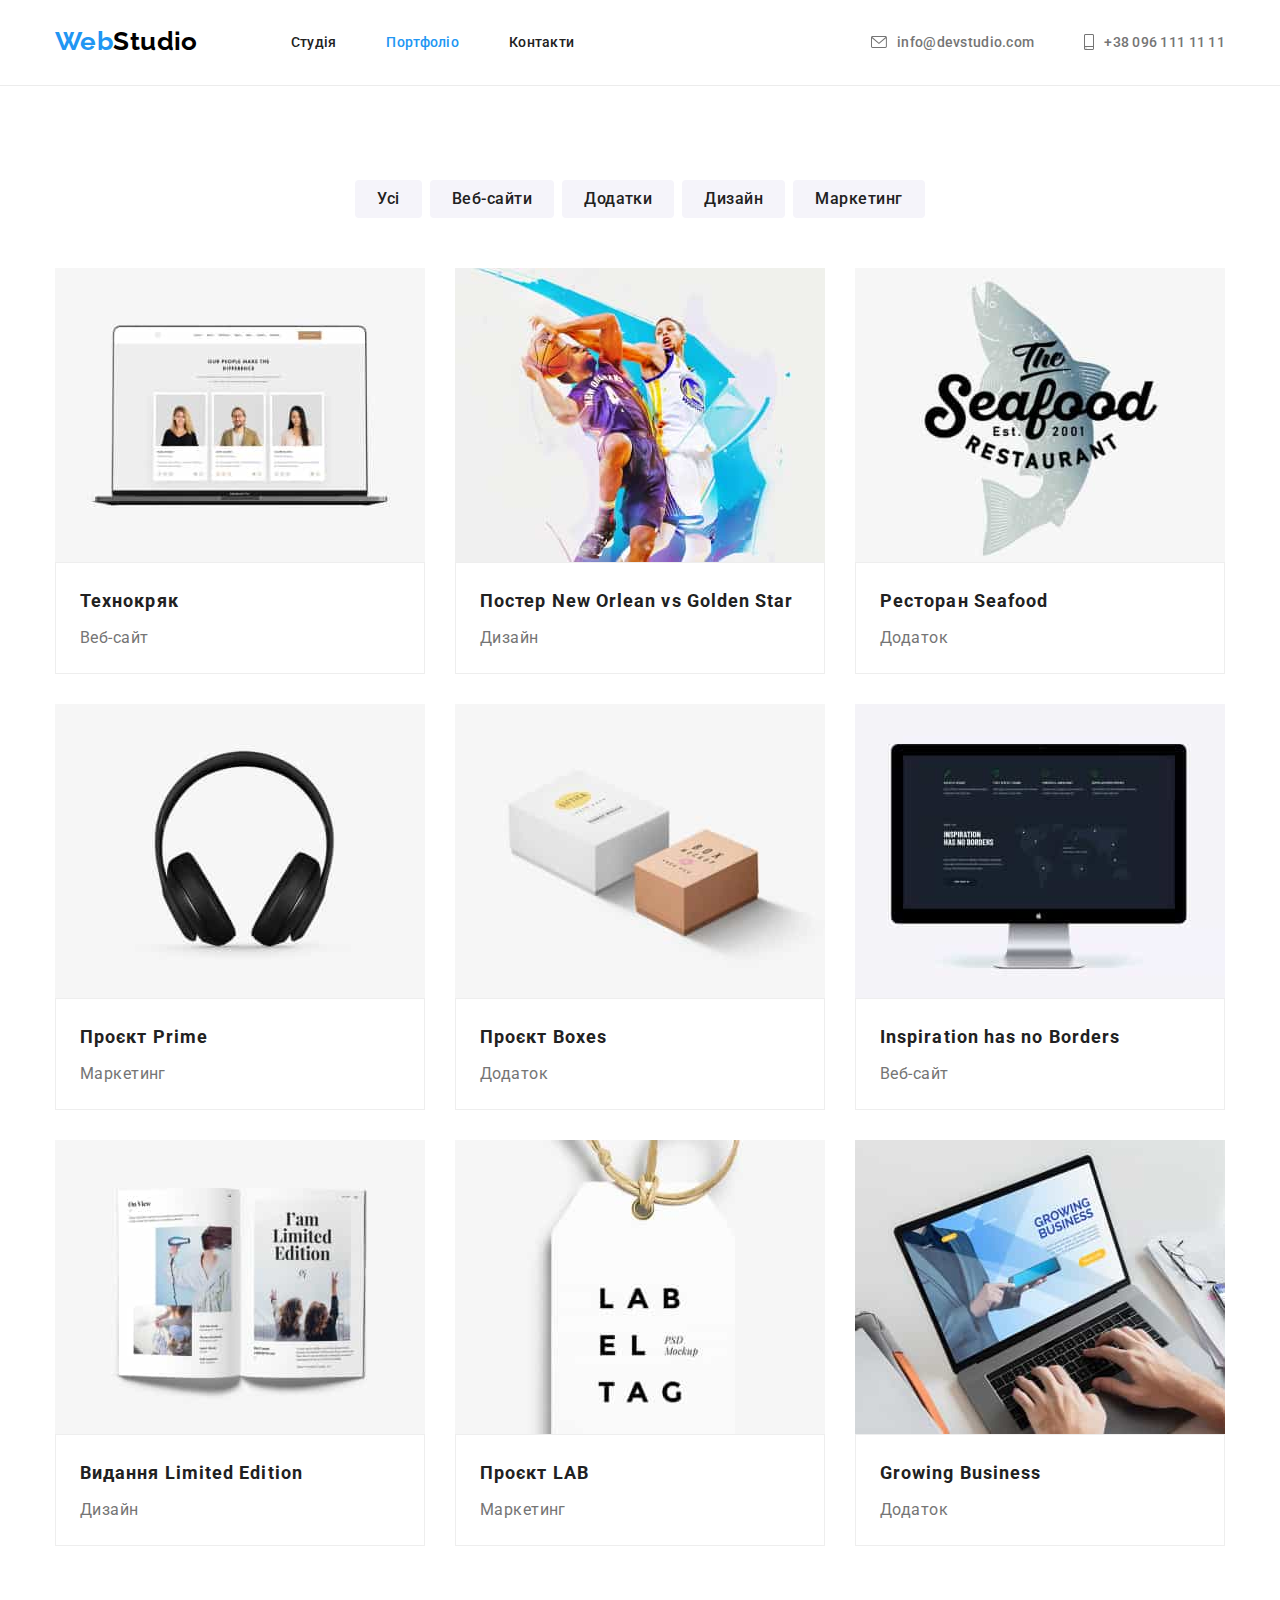
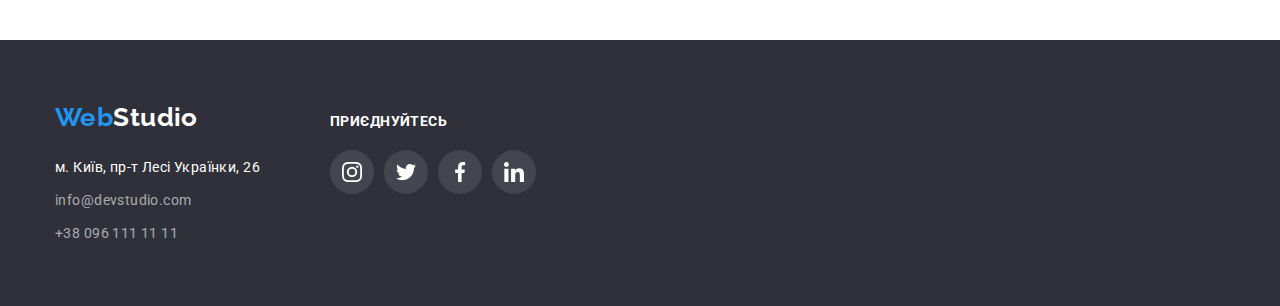
==== portfolio.html @ d5dffe43 "Initial commit" ====
<!DOCTYPE html>
<html lang="uk">
  <head>
    <meta charset="UTF-8" />
    <meta http-equiv="X-UA-Compatible" content="IE=edge" />
    <meta name="viewport" content="width=device-width, initial-scale=1.0" />
    <link rel="stylesheet" href="./css/normalize.css" />
    <link rel="preconnect" href="https://fonts.googleapis.com" />
    <link rel="preconnect" href="https://fonts.gstatic.com" crossorigin />
    <link
      href="https://fonts.googleapis.com/css2?family=Raleway:wght@700&family=Roboto:wght@400;500;700;900&display=swap"
      rel="stylesheet"
    />
    <link
      rel="stylesheet"
      href="https://cdnjs.cloudflare.com/ajax/libs/modern-normalize/1.0.0/modern-normalize.min.css"
    />
    <link rel="stylesheet" href="./css/styles.css" />
    <title>Document</title>
  </head>
  <body>
    <!-- Хедер -->
    <header class="header">
      <div class="container header-container">
        <nav class="site-header">
          <a href="./index.html" class="logo"><span class="logo-first-word">Web</span>Studio</a>
          <ul class="list site-header">
            <li class="site-header-nav">
              <a href="./index.html" class="header-link-nav">Студія</a>
            </li>
            <li class="site-header-nav">
              <a href="./portfolio.html" class="header-link-nav current">Портфоліо</a>
            </li>
            <li class="site-header-nav"><a href="#" class="header-link-nav">Контакти</a></li>
          </ul>
        </nav>

        <ul class="list site-header">
          <li class="site-header-item">
            <a href="mailto:info@devstudio.com" class="header-link-item">
              <svg class="contacts-icon" width="16" height="12">
                <use href="./images/icons.svg#envelope"></use>
              </svg>
              info@devstudio.com</a
            >
          </li>
          <li class="site-header-item">
            <a href="tel:+380961111111" class="header-link-item">
              <svg class="contacts-icon" width="10" height="16">
                <use href="./images/icons.svg#smartphone"></use></svg
              >+38 096 111 11 11</a
            >
          </li>
        </ul>
      </div>
    </header>

    <main>
      <!-- Наші роботи -->
      <section class="section">
        <div class="container">
          <h1 class="visually-hidden">Наші роботи</h1>

          <ul class="list site-button">
            <li class="button-item"><button type="button" class="menu-button">Усі</button></li>
            <li class="button-item">
              <button type="button" class="menu-button">Веб-сайти</button>
            </li>
            <li class="button-item">
              <button type="button" class="menu-button">Додатки</button>
            </li>
            <li class="button-item"><button type="button" class="menu-button">Дизайн</button></li>
            <li class="button-item">
              <button type="button" class="menu-button">Маркетинг</button>
            </li>
          </ul>

          <ul class="list product-list">
            <li class="product-list-item">
              <a href="#" class="product-link">
                <img src="./images/laptop.jpeg" alt="Ноутбук" width="370" />
                <div class="card-caption">
                  <h2 class="product-name">Технокряк</h2>
                  <p class="product-tag">Веб-сайт</p>
                </div>
              </a>
            </li>
            <li class="product-list-item">
              <a href="#" class="product-link">
                <img src="./images/basketball-players.jpeg" alt="Баскетболісти" width="370" />
                <div class="card-caption">
                  <h2 class="product-name">Постер New Orlean vs Golden Star</h2>
                  <p class="product-tag">Дизайн</p>
                </div>
              </a>
            </li>
            <li class="product-list-item">
              <a href="#" class="product-link">
                <img src="./images/restaurant-emblem.jpeg" alt="Емблема ресторану" width="370" />
                <div class="card-caption">
                  <h2 class="product-name">Ресторан Seafood</h2>
                  <p class="product-tag">Додаток</p>
                </div>
              </a>
            </li>
            <li class="product-list-item">
              <a href="#" class="product-link">
                <img src="./images/headphones.jpeg" alt="Навушники" width="370" />
                <div class="card-caption">
                  <h2 class="product-name">Проєкт Prime</h2>
                  <p class="product-tag">Маркетинг</p>
                </div>
              </a>
            </li>
            <li class="product-list-item">
              <a href="#" class="product-link">
                <img src="./images/boxes.jpeg" alt="Коробки" width="370" />
                <div class="card-caption">
                  <h2 class="product-name">Проєкт Boxes</h2>
                  <p class="product-tag">Додаток</p>
                </div>
              </a>
            </li>
            <li class="product-list-item">
              <a href="#" class="product-link">
                <img src="./images/imac.jpeg" alt="Монітор комп'ютера" width="370" />
                <div class="card-caption">
                  <h2 class="product-name">Inspiration has no Borders</h2>
                  <p class="product-tag">Веб-сайт</p>
                </div>
              </a>
            </li>
            <li class="product-list-item">
              <a href="#" class="product-link">
                <img src="./images/magazine.jpeg" alt="Журнал" width="370" />
                <div class="card-caption">
                  <h2 class="product-name">Видання Limited Edition</h2>
                  <p class="product-tag">Дизайн</p>
                </div>
              </a>
            </li>
            <li class="product-list-item">
              <a href="#" class="product-link">
                <img src="./images/signboard.jpeg" alt="Вивіска" width="370" />
                <div class="card-caption">
                  <h2 class="product-name">Проєкт LAB</h2>
                  <p class="product-tag">Маркетинг</p>
                </div>
              </a>
            </li>
            <li class="product-list-item product-list-item-right-margin">
              <a href="#" class="product-link">
                <img src="./images/typing-on-laptop.jpeg" alt="Набір на клавіатурі" width="370" />
                <div class="card-caption">
                  <h2 class="product-name">Growing Business</h2>
                  <p class="product-tag">Додаток</p>
                </div>
              </a>
            </li>
          </ul>
        </div>
      </section>
    </main>

    <!-- Футер -->
    <footer class="footer">
      <div class="container footer-container">
        <div class="footer-items">
          <a href="./index.html" class="logo footer-logo"
            ><span class="logo-first-word">Web</span><span class="logo-second-word">Studio</span></a
          >

          <address class="address">
            <ul class="list footer-address">
              <li class="footer-link">
                <a
                  href="https://www.google.com/maps/place/Lesi+Ukrainky+Blvd,+26,+Kyiv,+02000/@50.4265807,30.5383858,17z/data=!3m1!4b1!4m5!3m4!1s0x40d4cf0e033ecbe9:0x57a4dffefec77da0!8m2!3d50.4265807!4d30.5383858"
                  target="_blank"
                  rel="noreferrer noopener nofollow"
                  class="footer-link-location"
                  >м. Київ, пр-т Лесі Українки, 26</a
                >
              </li>
              <li class="footer-link">
                <a href="mailto:info@devstudio.com" class="footer-link-item">info@devstudio.com</a>
              </li>
              <li class="footer-link">
                <a href="tel:+380961111111" class="footer-link-item">+38 096 111 11 11</a>
              </li>
            </ul>
          </address>
        </div>
        <div class="footer-socials">
          <p class="footer-text">Приєднуйтесь</p>
          <ul class="list footer-socials-list">
            <li>
              <a
                class="footer-socials-link"
                href="https://www.instagram.com/"
                target="_blank"
                rel="noopener noreferrer"
                aria-label="Instagram"
              >
                <svg class="footer-socials-icon" width="20" height="20">
                  <use href="./images/icons.svg#instagram"></use>
                </svg>
              </a>
            </li>
            <li>
              <a
                class="footer-socials-link"
                href="https://twitter.com"
                target="_blank"
                rel="noopener noreferrer"
                aria-label="Twitter"
              >
                <svg class="footer-socials-icon" width="20" height="20">
                  <use href="./images/icons.svg#twitter"></use>
                </svg>
              </a>
            </li>
            <li>
              <a
                class="footer-socials-link"
                href="https://www.facebook.com"
                target="_blank"
                rel="noopener noreferrer"
                aria-label="Facebook"
              >
                <svg class="footer-socials-icon" width="20" height="20">
                  <use href="./images/icons.svg#facebook"></use>
                </svg>
              </a>
            </li>
            <li>
              <a
                class="footer-socials-link"
                href="https://www.linkedin.com"
                target="_blank"
                rel="noopener noreferrer"
                aria-label="Linkedin"
              >
                <svg class="footer-socials-icon" width="20" height="20">
                  <use href="./images/icons.svg#linkedin"></use>
                </svg>
              </a>
            </li>
          </ul>
        </div>
      </div>
    </footer>
  </body>
</html>
---- css/styles.css ----
:root {
  --secondary-background-color: #2f303a;
  --another-background-color: #f5f4fa;
  --button-background-focus: #188ce8;
  --accent-color: #2196f3;
  --primary-white-color: #ffffff;
  --primary-black-color: #000000;
  --footer-location-color: #ffffff99;
  --primary-text-color: #212121;
  --secondary-text-color: #757575;
  --border-color: #eeeeee;
  --header-border-bottom: #ececec;
  --icon-fill: #afb1b8;
  --icon-fill-footer: #ffffff1a;
}

body {
  font-family: 'Roboto', sans-serif;
  font-size: 14px;
  letter-spacing: 0.03em;
  color: var(--primary-text-color);
  background-color: var(--primary-white-color);
}
.list {
  list-style: none;
}
h1,
h2,
h3,
p {
  margin: 0;
}
ul {
  margin: 0;
  padding: 0;
}
img {
  display: block;
  max-width: 100%;
  height: auto;
}
.container {
  width: 1200px;
  margin: 0 auto;
  padding: 0 15px;
}
.section {
  padding: 94px 0;
}

/* Хедер */
.header {
  padding-top: 24px;
  padding-bottom: 25px;
  border-bottom: 1px solid #ececec;
}
.header-container {
  display: flex;
  align-items: center;
}
.site-header {
  display: flex;
  align-items: center;
}
.site-header:nth-child(2) {
  margin-left: auto;
}
.site-header-nav:not(:last-child) {
  margin-right: 50px;
}
.site-header-item:not(:last-child) {
  margin-right: 50px;
}
.logo {
  margin-right: 93px;

  text-decoration: none;
  font-family: 'Raleway', sans-serif;
  font-weight: 700;
  font-size: 26px;
  line-height: 1.38;
  color: var(--primary-black-color);
}
.logo-first-word {
  color: var(--accent-color);
}
.header-link-nav {
  text-decoration: none;
  font-weight: 500;
  line-height: 1.17;
  letter-spacing: 0.02em;
  color: var(--primary-text-color);
}
.header-link-nav:hover,
.header-link-nav:focus {
  color: var(--accent-color);
}
.header-link-item {
  text-decoration: none;
  font-weight: 500;
  line-height: 1.17;
  letter-spacing: 0.02em;
  color: var(--secondary-text-color);
}
.header-link-item:hover,
.header-link-item:focus {
  color: var(--accent-color);
}
.header-link-nav.current {
  color: var(--accent-color);
}
.header-link-item {
  display: flex;
  align-items: center;
  gap: 10px;
}
.contacts-icon {
  fill: currentColor;
}
/* Футер */
.page-footer {
  margin: 0 auto;
  padding: 60px 15px;
}
.footer-address {
  display: flex;
  flex-direction: column;
}
.footer-logo {
  margin-right: 0;
  display: block;
  margin-bottom: 20px;
}
.footer-link:not(:last-child) {
  margin-bottom: 9px;
}

.footer {
  padding: 60px 0;
  background-color: var(--secondary-background-color);
}
.footer-container {
  display: flex;
  gap: 70px;
  align-items: baseline;
}
.footer-text {
  text-transform: uppercase;
  color: var(--primary-white-color);
  line-height: 1.14;
  font-weight: 700;
  margin-bottom: 20px;
}
.address {
  font-style: normal;
}
.logo-second-word {
  color: var(--primary-white-color);
}
.footer-link-location {
  text-decoration: none;
  line-height: 1.71;
  color: var(--primary-white-color);
}
.footer-link-item {
  text-decoration: none;
  line-height: 1.71;
  color: var(--footer-location-color);
}
.footer-link-location:hover,
.footer-link-location:focus {
  color: var(--accent-color);
}
.footer-link-item:hover,
.footer-link-item:focus {
  color: var(--accent-color);
}
.footer-socials-list {
  display: flex;
  gap: 10px;
}
.footer-socials-link {
  display: flex;
  justify-content: center;
  align-items: center;

  width: 44px;
  height: 44px;

  border-radius: 50%;
  background-color: var(--icon-fill-footer);

  color: var(--primary-white-color);
}
.footer-socials-icon {
  fill: currentColor;
}
.footer-socials-link:hover,
.footer-socials-link:focus {
  background-color: var(--accent-color);
}

/* index.html */
.work-section {
  padding-top: 0;
}
.hero {
  padding-top: 200px;
  padding-bottom: 200px;
  text-align: center;

  background-color: var(--secondary-background-color);
  background-image: linear-gradient(to right, #2f303a66, #2f303a66), url(../images/hero-img.jpeg);

  background-size: cover;
  background-position: center;
  background-repeat: no-repeat;
  max-width: 1600px;
  margin: 0 auto;
}
.hero-title {
  width: 696px;
  margin: 0 auto;
  margin-bottom: 30px;

  text-transform: uppercase;
  font-weight: 900;
  font-size: 44px;
  line-height: 1.36;
  letter-spacing: 0.06em;
  color: var(--primary-white-color);
}
.hero-button {
  padding: 10px 32px;
  margin: 0 auto;

  cursor: pointer;
  border: none;
  font-weight: 700;
  font-size: 16px;
  line-height: 1.88;
  letter-spacing: 0.06em;
  color: var(--primary-white-color);
  background-color: var(--accent-color);
}
.hero-button:hover,
.hero-button:focus {
  background-color: var(--button-background-focus);
}
.site-values {
  display: flex;
}
.site-values-item:not(:last-child) {
  margin-right: 30px;
}
.visually-hidden {
  position: absolute;
  white-space: nowrap;
  width: 1px;
  height: 1px;
  overflow: hidden;
  border: 0;
  padding: 0;
  clip: rect(0 0 0 0);
  clip-path: inset(50%);
  margin: -1px;
}
.post-title {
  margin-bottom: 50px;

  text-align: center;
  font-weight: 700;
  font-size: 36px;
  line-height: 1.17;
  color: var(--primary-text-color);
}
.subtitle {
  width: 270px;
  margin-bottom: 10px;

  text-transform: uppercase;
  font-weight: 700;
  font-size: 14px;
  line-height: 1.17;
  color: var(--primary-text-color);
}
.text {
  width: 270px;
  margin: 0;

  line-height: 1.71;
  color: var(--secondary-text-color);
}

.values-section-item {
  display: flex;
  justify-content: center;
  align-items: center;
  height: 120px;
  margin-bottom: 30px;
  border-radius: 4px;

  background: var(--another-background-color);
}

.site-activities {
  display: flex;
}
.site-activities-image:not(:last-child) {
  margin-right: 30px;
}
.team-section {
  background-color: var(--another-background-color);
}
.team-member-card {
  background-color: var(--primary-white-color);
  box-shadow: 0px 1px 3px rgba(0, 0, 0, 0.12), 0px 1px 1px rgba(0, 0, 0, 0.14),
    0px 2px 1px rgba(0, 0, 0, 0.2);
  border-radius: 0px 0px 4px 4px;
}
.team-member-card:not(:last-child) {
  margin-right: 30px;
}
.site-team {
  display: flex;
}
.member-caption {
  padding: 30px 0 30px;
}
.team-member-name {
  margin-bottom: 10px;
  text-align: center;

  font-weight: 500;
  font-size: 16px;
  line-height: 1.17;
  color: var(--primary-text-color);
}
.team-member-position {
  text-align: center;
  margin-bottom: 16px;

  font-size: 16px;
  line-height: 1.17;
  color: var(--secondary-text-color);
}

.socials {
  display: flex;
  gap: 10px;
  justify-content: center;
}
.socials-link {
  display: flex;
  justify-content: center;
  align-items: center;
  width: 44px;
  height: 44px;
  border-radius: 50%;

  color: var(--icon-fill);
}
.socials-link:hover,
.socials-link:focus {
  color: var(--primary-white-color);
  background-color: var(--accent-color);
}
.socials-icon {
  fill: currentColor;
}
.clients-section {
  display: flex;
  gap: 30px;
}
.clients-section-item {
  width: 170px;
  height: 92px;
}
.clients-section-link {
  display: flex;
  justify-content: center;
  align-items: center;
  padding: 16px 32px;

  cursor: pointer;
  border: 1px solid #afb1b8;
  border-radius: 4px;
  color: var(--icon-fill);
}
.clients-section-icon {
  fill: currentColor;
}

.clients-section-link:hover,
.clients-section-link:focus {
  color: var(--accent-color);
  border-color: var(--accent-color);
}
/* portfolio.html */
.site-button {
  display: flex;
  justify-content: center;
  margin-bottom: 50px;
}
.button-item:not(:last-child) {
  margin-right: 8px;
}
.product-list {
  display: flex;
  flex-wrap: wrap;
}
.product-list-item:not(:nth-child(3n)) {
  margin-right: 30px;
}
.product-list-item:not(:nth-child(n + 7)) {
  margin-bottom: 30px;
}
.card-caption {
  padding: 20px 24px;
  border: 1px solid var(--border-color);
}
.menu-button {
  padding: 6px 22px;

  cursor: pointer;
  border-radius: 4px;
  border: none;
  font-weight: 500;
  font-family: 'Roboto', sans-serif;
  font-size: 16px;
  line-height: 1.63;
  letter-spacing: 0.03em;
  color: var(--primary-text-color);
  background-color: var(--another-background-color);
}
.menu-button:hover,
.menu-button:focus {
  color: var(--primary-white-color);
  background-color: var(--accent-color);
  box-shadow: 0px 3px 1px rgba(0, 0, 0, 0.1), 0px 1px 2px rgba(0, 0, 0, 0.08),
    0px 2px 2px rgba(0, 0, 0, 0.12);
}
.product-link {
  display: block;

  text-decoration: none;
}
.product-link:hover, .product-link:focus {
  box-shadow: 0px 1px 1px rgba(0, 0, 0, 0.12), 0px 4px 4px rgba(0, 0, 0, 0.06),
    1px 4px 6px rgba(0, 0, 0, 0.16);
}

.product-name {
  margin-bottom: 4px;

  font-weight: 700;
  font-size: 18px;
  line-height: 2;
  letter-spacing: 0.06em;
  color: var(--primary-text-color);
}
.product-tag {
  font-size: 16px;
  line-height: 1.88;
  color: var(--secondary-text-color);
}
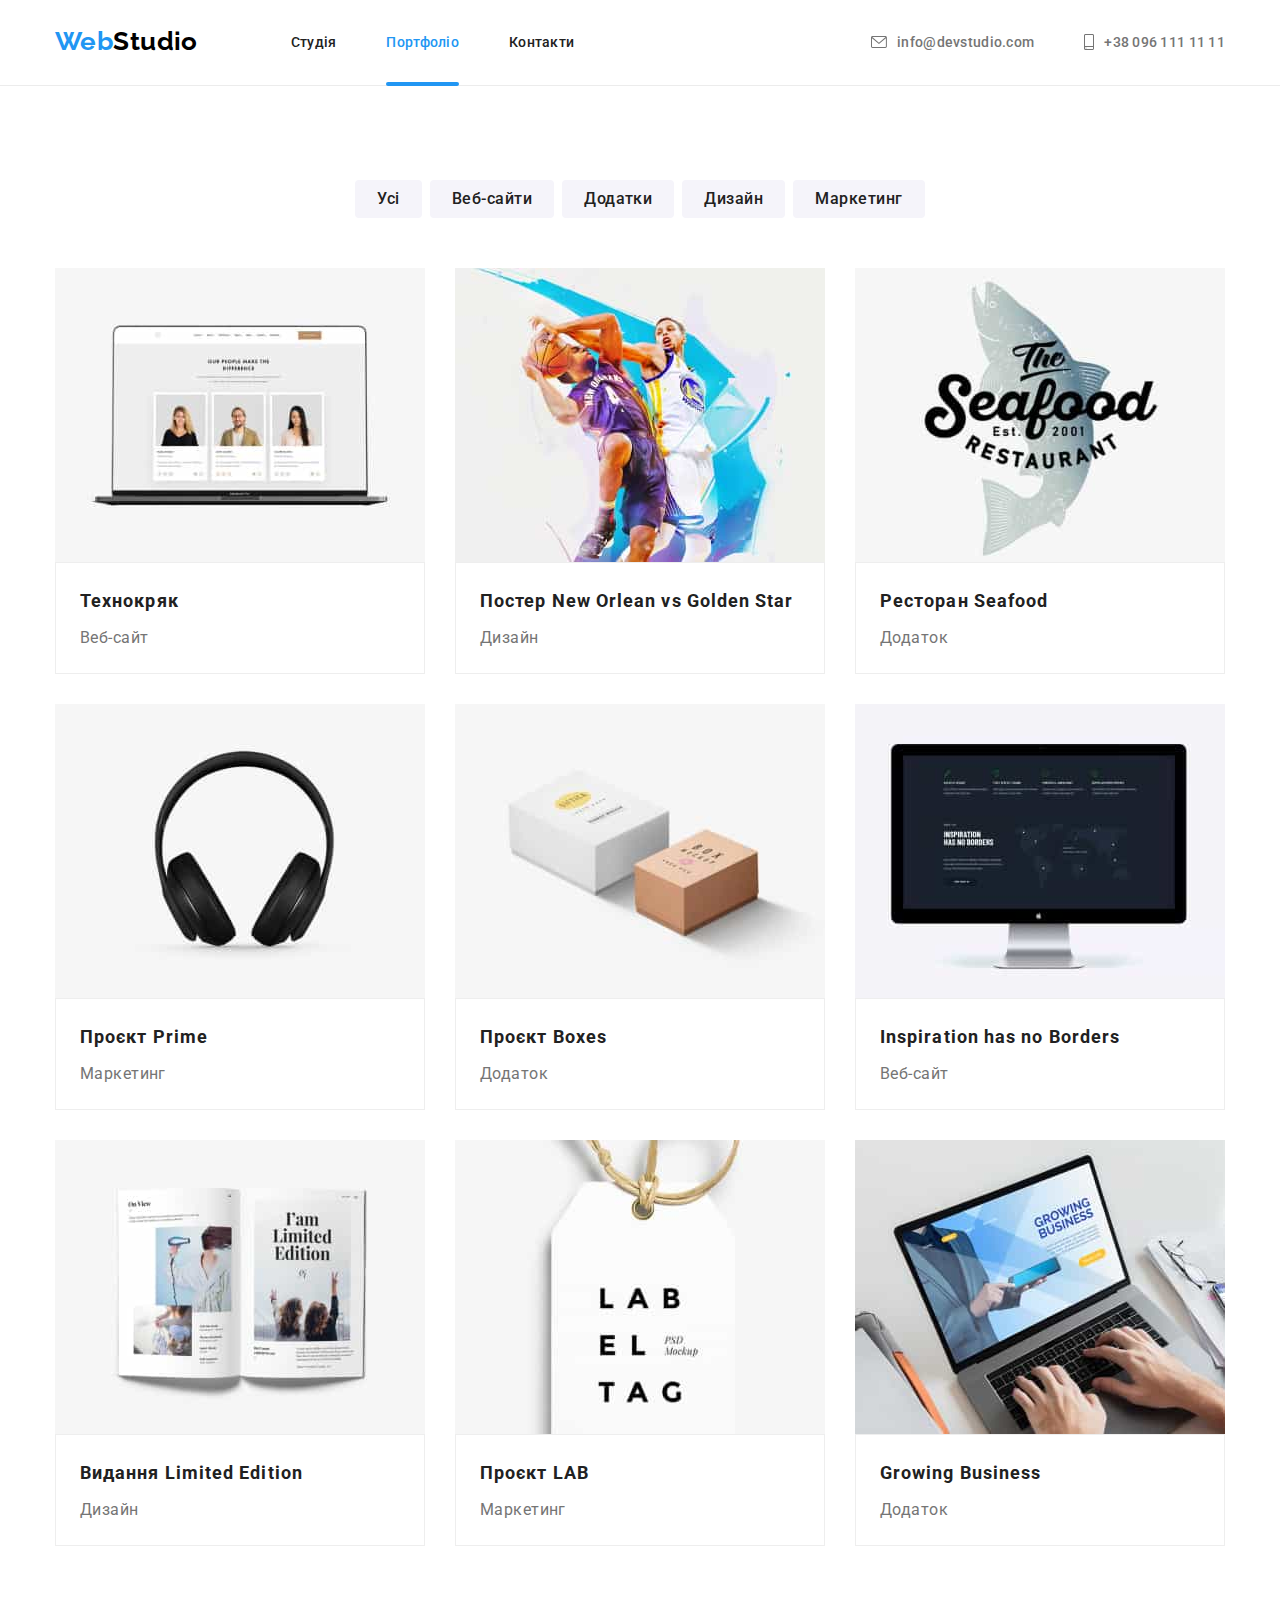
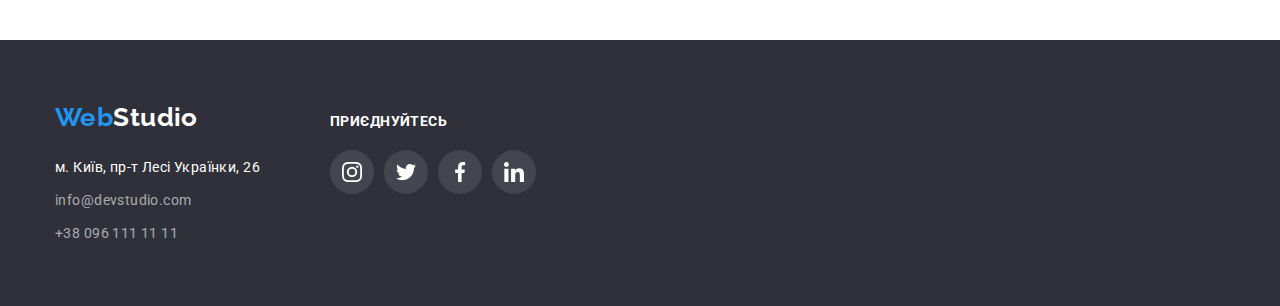
==== commit 8fa88239: "corrections" ====
--- a/portfolio.html
+++ b/portfolio.html
@@ -16,36 +16,36 @@
       href="https://cdnjs.cloudflare.com/ajax/libs/modern-normalize/1.0.0/modern-normalize.min.css"
     />
     <link rel="stylesheet" href="./css/styles.css" />
-    <title>Document</title>
+    <title>Web Studio</title>
   </head>
   <body>
     <!-- Хедер -->
     <header class="header">
       <div class="container header-container">
-        <nav class="site-header">
+        <nav class="header-nav">
           <a href="./index.html" class="logo"><span class="logo-first-word">Web</span>Studio</a>
-          <ul class="list site-header">
-            <li class="site-header-nav">
-              <a href="./index.html" class="header-link-nav">Студія</a>
-            </li>
-            <li class="site-header-nav">
-              <a href="./portfolio.html" class="header-link-nav current">Портфоліо</a>
-            </li>
-            <li class="site-header-nav"><a href="#" class="header-link-nav">Контакти</a></li>
+          <ul class="list header-nav">
+            <li class="header-nav-item">
+              <a href="./index.html" class="header-nav-link">Студія</a>
+            </li>
+            <li class="header-nav-item">
+              <a href="./portfolio.html" class="header-nav-link current">Портфоліо</a>
+            </li>
+            <li class="header-nav-item"><a href="#" class="header-nav-link">Контакти</a></li>
           </ul>
         </nav>
 
-        <ul class="list site-header">
-          <li class="site-header-item">
-            <a href="mailto:info@devstudio.com" class="header-link-item">
+        <ul class="list header-nav">
+          <li class="header-contacts">
+            <a href="mailto:info@devstudio.com" class="header-contacts-link">
               <svg class="contacts-icon" width="16" height="12">
                 <use href="./images/icons.svg#envelope"></use>
               </svg>
               info@devstudio.com</a
             >
           </li>
-          <li class="site-header-item">
-            <a href="tel:+380961111111" class="header-link-item">
+          <li class="header-contacts">
+            <a href="tel:+380961111111" class="header-contacts-link">
               <svg class="contacts-icon" width="10" height="16">
                 <use href="./images/icons.svg#smartphone"></use></svg
               >+38 096 111 11 11</a
@@ -61,17 +61,17 @@
         <div class="container">
           <h1 class="visually-hidden">Наші роботи</h1>
 
-          <ul class="list site-button">
-            <li class="button-item"><button type="button" class="menu-button">Усі</button></li>
-            <li class="button-item">
-              <button type="button" class="menu-button">Веб-сайти</button>
-            </li>
-            <li class="button-item">
-              <button type="button" class="menu-button">Додатки</button>
-            </li>
-            <li class="button-item"><button type="button" class="menu-button">Дизайн</button></li>
-            <li class="button-item">
-              <button type="button" class="menu-button">Маркетинг</button>
+          <ul class="list button-section">
+            <li class="button-section-item"><button type="button" class="button-menu">Усі</button></li>
+            <li class="button-section-item">
+              <button type="button" class="button-menu">Веб-сайти</button>
+            </li>
+            <li class="button-section-item">
+              <button type="button" class="button-menu">Додатки</button>
+            </li>
+            <li class="button-section-item"><button type="button" class="button-menu">Дизайн</button></li>
+            <li class="button-section-item">
+              <button type="button" class="button-menu">Маркетинг</button>
             </li>
           </ul>
 
--- a/css/styles.css
+++ b/css/styles.css
@@ -2,6 +2,7 @@
   --secondary-background-color: #2f303a;
   --another-background-color: #f5f4fa;
   --button-background-focus: #188ce8;
+  --position-background-color: #2f303acc;
   --accent-color: #2196f3;
   --primary-white-color: #ffffff;
   --primary-black-color: #000000;
@@ -58,17 +59,20 @@
   display: flex;
   align-items: center;
 }
-.site-header {
-  display: flex;
-  align-items: center;
-}
-.site-header:nth-child(2) {
+.header-nav {
+  display: flex;
+  align-items: center;
+}
+.header-nav:nth-child(2) {
   margin-left: auto;
 }
-.site-header-nav:not(:last-child) {
+.header-nav-item {
+  position: relative;
+}
+.header-nav-item:not(:last-child) {
   margin-right: 50px;
 }
-.site-header-item:not(:last-child) {
+.header-contacts:not(:last-child) {
   margin-right: 50px;
 }
 .logo {
@@ -84,32 +88,53 @@
 .logo-first-word {
   color: var(--accent-color);
 }
-.header-link-nav {
+.header-nav-link {
   text-decoration: none;
   font-weight: 500;
   line-height: 1.17;
   letter-spacing: 0.02em;
   color: var(--primary-text-color);
-}
-.header-link-nav:hover,
-.header-link-nav:focus {
-  color: var(--accent-color);
-}
-.header-link-item {
+
+  transition-property: color;
+  transition-duration: 250ms;
+  transition-timing-function: cubic-bezier(0.4, 0, 0.2, 1);
+}
+.header-nav-link:hover,
+.header-nav-link:focus {
+  color: var(--accent-color);
+}
+.header-nav-link.current::after{
+  content: '';
+  display: inline-block;
+  width: 48px;
+  height: 4px;
+  background: var(--accent-color);
+  border-radius: 2px;
+
+  position: absolute;
+  width: 100%;
+  left: 0;
+  top: 48px;
+}
+.header-contacts-link {
   text-decoration: none;
   font-weight: 500;
   line-height: 1.17;
   letter-spacing: 0.02em;
   color: var(--secondary-text-color);
-}
-.header-link-item:hover,
-.header-link-item:focus {
-  color: var(--accent-color);
-}
-.header-link-nav.current {
-  color: var(--accent-color);
-}
-.header-link-item {
+
+  transition-property: color;
+  transition-duration: 250ms;
+  transition-timing-function: cubic-bezier(0.4, 0, 0.2, 1);
+}
+.header-contacts-link:hover,
+.header-contacts-link:focus {
+  color: var(--accent-color);
+}
+.header-nav-link.current {
+  color: var(--accent-color);
+}
+.header-contacts-link {
   display: flex;
   align-items: center;
   gap: 10px;
@@ -117,7 +142,17 @@
 .contacts-icon {
   fill: currentColor;
 }
+
 /* Футер */
+.footer {
+  padding: 60px 0;
+  background-color: var(--secondary-background-color);
+}
+.footer-container {
+  display: flex;
+  gap: 70px;
+  align-items: baseline;
+}
 .page-footer {
   margin: 0 auto;
   padding: 60px 15px;
@@ -134,16 +169,6 @@
 .footer-link:not(:last-child) {
   margin-bottom: 9px;
 }
-
-.footer {
-  padding: 60px 0;
-  background-color: var(--secondary-background-color);
-}
-.footer-container {
-  display: flex;
-  gap: 70px;
-  align-items: baseline;
-}
 .footer-text {
   text-transform: uppercase;
   color: var(--primary-white-color);
@@ -161,11 +186,19 @@
   text-decoration: none;
   line-height: 1.71;
   color: var(--primary-white-color);
+
+  transition-property: color;
+  transition-duration: 250ms;
+  transition-timing-function: cubic-bezier(0.4, 0, 0.2, 1);
 }
 .footer-link-item {
   text-decoration: none;
   line-height: 1.71;
   color: var(--footer-location-color);
+
+  transition-property: color;
+  transition-duration: 250ms;
+  transition-timing-function: cubic-bezier(0.4, 0, 0.2, 1);
 }
 .footer-link-location:hover,
 .footer-link-location:focus {
@@ -183,14 +216,16 @@
   display: flex;
   justify-content: center;
   align-items: center;
-
   width: 44px;
   height: 44px;
 
   border-radius: 50%;
   background-color: var(--icon-fill-footer);
-
-  color: var(--primary-white-color);
+  color: var(--primary-white-color);
+
+  transition-property: background-color;
+  transition-duration: 250ms;
+  transition-timing-function: cubic-bezier(0.4, 0, 0.2, 1);
 }
 .footer-socials-icon {
   fill: currentColor;
@@ -201,9 +236,8 @@
 }
 
 /* index.html */
-.work-section {
-  padding-top: 0;
-}
+
+/* Герой */
 .hero {
   padding-top: 200px;
   padding-bottom: 200px;
@@ -242,17 +276,17 @@
   letter-spacing: 0.06em;
   color: var(--primary-white-color);
   background-color: var(--accent-color);
+
+  transition-property: background-color;
+  transition-duration: 250ms;
+  transition-timing-function: cubic-bezier(0.4, 0, 0.2, 1);
 }
 .hero-button:hover,
 .hero-button:focus {
   background-color: var(--button-background-focus);
 }
-.site-values {
-  display: flex;
-}
-.site-values-item:not(:last-child) {
-  margin-right: 30px;
-}
+
+/* Наші особливості  */
 .visually-hidden {
   position: absolute;
   white-space: nowrap;
@@ -265,6 +299,12 @@
   clip-path: inset(50%);
   margin: -1px;
 }
+.values-section {
+  display: flex;
+}
+.values-section-item:not(:last-child) {
+  margin-right: 30px;
+}
 .post-title {
   margin-bottom: 50px;
 
@@ -291,8 +331,7 @@
   line-height: 1.71;
   color: var(--secondary-text-color);
 }
-
-.values-section-item {
+.values-section-icon {
   display: flex;
   justify-content: center;
   align-items: center;
@@ -303,26 +342,49 @@
   background: var(--another-background-color);
 }
 
-.site-activities {
-  display: flex;
-}
-.site-activities-image:not(:last-child) {
+/* Чим ми займаємося */
+.activities-section {
+  padding-top: 0;
+}
+.activities-section-list {
+  display: flex;
+}
+.activities-section-image {
+  position: relative;
+}
+.activities-section-image:not(:last-child) {
   margin-right: 30px;
 }
+.activities-section-text {
+  font-weight: 700;
+  line-height: 1.14;
+  text-transform: uppercase;
+  text-align: center;
+  color: var(--primary-white-color);
+  background-color: var(--position-background-color);
+
+  padding: 27px 0 27px;
+  width: 370px;
+
+  position: absolute;
+  bottom: 0;
+}
+
+/* Наша команда */
 .team-section {
   background-color: var(--another-background-color);
 }
-.team-member-card {
+.team-section-list {
+  display: flex;
+}
+.team-section-item {
   background-color: var(--primary-white-color);
   box-shadow: 0px 1px 3px rgba(0, 0, 0, 0.12), 0px 1px 1px rgba(0, 0, 0, 0.14),
     0px 2px 1px rgba(0, 0, 0, 0.2);
   border-radius: 0px 0px 4px 4px;
 }
-.team-member-card:not(:last-child) {
+.team-section-item:not(:last-child) {
   margin-right: 30px;
-}
-.site-team {
-  display: flex;
 }
 .member-caption {
   padding: 30px 0 30px;
@@ -344,7 +406,6 @@
   line-height: 1.17;
   color: var(--secondary-text-color);
 }
-
 .socials {
   display: flex;
   gap: 10px;
@@ -357,8 +418,11 @@
   width: 44px;
   height: 44px;
   border-radius: 50%;
-
   color: var(--icon-fill);
+
+  transition-property: color, background-color;
+  transition-duration: 250ms;
+  transition-timing-function: cubic-bezier(0.4, 0, 0.2, 1);
 }
 .socials-link:hover,
 .socials-link:focus {
@@ -368,6 +432,8 @@
 .socials-icon {
   fill: currentColor;
 }
+
+/* Постійні клієнти */
 .clients-section {
   display: flex;
   gap: 30px;
@@ -386,6 +452,10 @@
   border: 1px solid #afb1b8;
   border-radius: 4px;
   color: var(--icon-fill);
+
+  transition-property: color, background-color;
+  transition-duration: 250ms;
+  transition-timing-function: cubic-bezier(0.4, 0, 0.2, 1);
 }
 .clients-section-icon {
   fill: currentColor;
@@ -396,13 +466,14 @@
   color: var(--accent-color);
   border-color: var(--accent-color);
 }
+
 /* portfolio.html */
-.site-button {
+.button-section {
   display: flex;
   justify-content: center;
   margin-bottom: 50px;
 }
-.button-item:not(:last-child) {
+.button-section-item:not(:last-child) {
   margin-right: 8px;
 }
 .product-list {
@@ -419,7 +490,7 @@
   padding: 20px 24px;
   border: 1px solid var(--border-color);
 }
-.menu-button {
+.button-menu {
   padding: 6px 22px;
 
   cursor: pointer;
@@ -432,9 +503,13 @@
   letter-spacing: 0.03em;
   color: var(--primary-text-color);
   background-color: var(--another-background-color);
-}
-.menu-button:hover,
-.menu-button:focus {
+
+  transition-property: color, background-color, box-shadow;
+  transition-duration: 250ms;
+  transition-timing-function: cubic-bezier(0.4, 0, 0.2, 1);
+}
+.button-menu:hover,
+.button-menu:focus {
   color: var(--primary-white-color);
   background-color: var(--accent-color);
   box-shadow: 0px 3px 1px rgba(0, 0, 0, 0.1), 0px 1px 2px rgba(0, 0, 0, 0.08),
@@ -444,12 +519,16 @@
   display: block;
 
   text-decoration: none;
-}
-.product-link:hover, .product-link:focus {
+
+  transition-property: box-shadow;
+  transition-duration: 250ms;
+  transition-timing-function: cubic-bezier(0.4, 0, 0.2, 1);
+}
+.product-link:hover,
+.product-link:focus {
   box-shadow: 0px 1px 1px rgba(0, 0, 0, 0.12), 0px 4px 4px rgba(0, 0, 0, 0.06),
     1px 4px 6px rgba(0, 0, 0, 0.16);
 }
-
 .product-name {
   margin-bottom: 4px;
 
